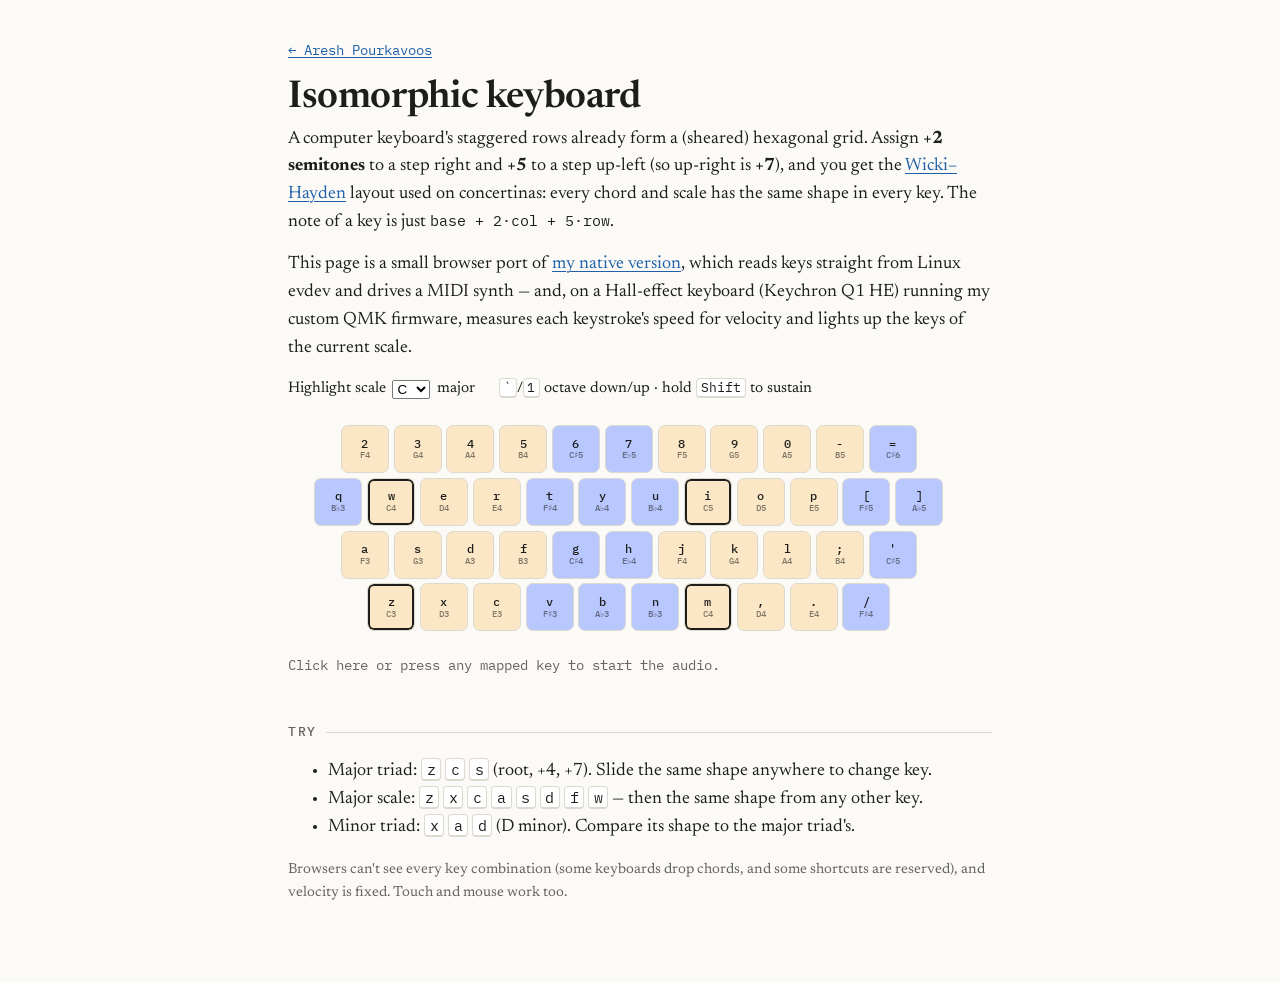
==== isomorphic/index.html @ 29977e59 "Rebuild site: research, projects, open source, demos Replace the placeholder with a full personal pa" ====
<!doctype html>
<html lang="en">
<head>
<meta charset="utf-8">
<meta name="viewport" content="width=device-width, initial-scale=1">
<title>Isomorphic keyboard</title>
<meta name="description" content="Play your computer keyboard as a Wicki-Hayden isomorphic instrument, in the browser.">
<link rel="stylesheet" href="../style.css">
<style>
  .board { --u: min(6.8vw, 48px); position: relative; margin: 1.5rem 0 1rem; user-select: none; -webkit-user-select: none; touch-action: none; }
  .row { display: flex; gap: calc(var(--u) * 0.1); margin-bottom: calc(var(--u) * 0.1); }
  .k {
    width: var(--u); height: var(--u); flex: none; border-radius: 7px; border: 1px solid var(--rule);
    display: grid; place-items: center; font: 500 calc(var(--u) * 0.24)/1.1 var(--mono); text-align: center;
    background: var(--chromatic); color: var(--ink); cursor: pointer; transition: transform 60ms, filter 60ms;
  }
  .k.diatonic { background: var(--diatonic); }
  .k.tonic { box-shadow: inset 0 0 0 2px var(--ink); }
  .k.hole { visibility: hidden; }
  .k small { display: block; opacity: 0.55; font-size: 0.8em; }
  .k.down { transform: translateY(2px); filter: brightness(0.8) saturate(1.4); }
  .controls { display: flex; flex-wrap: wrap; gap: 0.75rem 1.5rem; align-items: center; font-size: 0.95rem; }
  .controls label { display: inline-flex; gap: 0.4rem; align-items: center; }
  .status { font-family: var(--mono); font-size: 0.85rem; color: var(--muted); min-height: 1.3em; }
  :root { --diatonic: #fbe7c6; --chromatic: #b9c7ff; }
  @media (prefers-color-scheme: dark) { :root:not([data-theme="light"]) { --diatonic: #6b5a3c; --chromatic: #2f3a72; } }
  :root[data-theme="dark"] { --diatonic: #6b5a3c; --chromatic: #2f3a72; }
  .overflow { overflow-x: auto; padding-bottom: 0.5rem; }
</style>
</head>
<body>
<main class="page">
  <p class="crumb"><a href="../">← Aresh Pourkavoos</a></p>
  <h1>Isomorphic keyboard</h1>
  <p>
    A computer keyboard's staggered rows already form a (sheared) hexagonal grid.
    Assign <b>+2 semitones</b> to a step right and <b>+5</b> to a step up-left (so up-right is <b>+7</b>),
    and you get the <a href="https://en.wikipedia.org/wiki/Wicki%E2%80%93Hayden_note_layout">Wicki–Hayden</a> layout used on concertinas:
    every chord and scale has the same shape in every key.
    The note of a key is just <code>base + 2·col + 5·row</code>.
  </p>
  <p>
    This page is a small browser port of <a href="https://github.com/mathtician/isomorphic">my native version</a>,
    which reads keys straight from Linux evdev and drives a MIDI synth — and, on a Hall-effect keyboard
    (Keychron Q1 HE) running my custom QMK firmware, measures each keystroke's speed for velocity and lights up the keys of the current scale.
  </p>

  <div class="controls">
    <label>Highlight scale <select id="tonic"></select> major</label>
    <span><kbd>`</kbd>/<kbd>1</kbd> octave down/up · hold <kbd>Shift</kbd> to sustain</span>
  </div>
  <div class="overflow"><div class="board" id="board" aria-label="Isomorphic keyboard"></div></div>
  <p class="status" id="status">Click here or press any mapped key to start the audio.</p>

  <h2>Try</h2>
  <ul>
    <li>Major triad: <kbd>z</kbd> <kbd>c</kbd> <kbd>s</kbd> (root, +4, +7). Slide the same shape anywhere to change key.</li>
    <li>Major scale: <kbd>z</kbd> <kbd>x</kbd> <kbd>c</kbd> <kbd>a</kbd> <kbd>s</kbd> <kbd>d</kbd> <kbd>f</kbd> <kbd>w</kbd> — then the same shape from any other key.</li>
    <li>Minor triad: <kbd>x</kbd> <kbd>a</kbd> <kbd>d</kbd> (D minor). Compare its shape to the major triad's.</li>
  </ul>
  <p class="muted small">Browsers can't see every key combination (some keyboards drop chords, and some shortcuts are reserved), and velocity is fixed. Touch and mouse work too.</p>
</main>
<script>
(() => {
  // Rows bottom to top as [first column, keys], keyed by KeyboardEvent.code (physical position).
  const ROWS = [
    [0, ["KeyZ","KeyX","KeyC","KeyV","KeyB","KeyN","KeyM","Comma","Period","Slash"], "zxcvbnm,./"],
    [0, ["KeyA","KeyS","KeyD","KeyF","KeyG","KeyH","KeyJ","KeyK","KeyL","Semicolon","Quote"], "asdfghjkl;'"],
    [0, ["KeyQ","KeyW","KeyE","KeyR","KeyT","KeyY","KeyU","KeyI","KeyO","KeyP","BracketLeft","BracketRight"], "qwertyuiop[]"],
    [1, ["Digit2","Digit3","Digit4","Digit5","Digit6","Digit7","Digit8","Digit9","Digit0","Minus","Equal"], "234567890-="],
  ];
  const RIGHT = 2, UP_LEFT = 5, BASE = 48; // z = C3
  const NAMES = ["C","C♯","D","E♭","E","F","F♯","G","A♭","A","B♭","B"];
  const MAJOR = [0, 2, 4, 5, 7, 9, 11];

  const layout = new Map(); // code -> midi note (before octave shift)
  ROWS.forEach(([first, codes], row) => codes.forEach((code, i) => layout.set(code, BASE + RIGHT * (first + i) + UP_LEFT * row)));

  // ---- audio ----
  let ctx = null, master = null;
  function audio() {
    if (!ctx) {
      ctx = new (window.AudioContext || window.webkitAudioContext)();
      master = ctx.createDynamicsCompressor();
      const gain = ctx.createGain(); gain.gain.value = 0.5;
      master.connect(gain).connect(ctx.destination);
      status.textContent = "Audio on. Play!";
    }
    if (ctx.state === "suspended") ctx.resume();
    return ctx;
  }
  const hz = (n) => 440 * 2 ** ((n - 69) / 12);
  // A soft electric-piano-ish voice: two partials with exponential decay.
  function startVoice(note) {
    const c = audio(), t = c.currentTime, f = hz(note);
    const out = c.createGain();
    out.gain.setValueAtTime(0, t);
    out.gain.linearRampToValueAtTime(0.32, t + 0.006);
    out.gain.setTargetAtTime(0.0, t + 0.01, 1.6 * Math.max(0.35, 220 / f));
    const o1 = c.createOscillator(); o1.type = "sine"; o1.frequency.value = f;
    const o2 = c.createOscillator(); o2.type = "triangle"; o2.frequency.value = f * 2.001;
    const g2 = c.createGain(); g2.gain.setValueAtTime(0.18, t); g2.gain.setTargetAtTime(0, t, 0.25);
    o1.connect(out); o2.connect(g2).connect(out); out.connect(master);
    o1.start(t); o2.start(t);
    return { stop() {
      const now = c.currentTime;
      out.gain.cancelScheduledValues(now);
      out.gain.setValueAtTime(out.gain.value, now);
      out.gain.setTargetAtTime(0, now, 0.06);
      o1.stop(now + 0.5); o2.stop(now + 0.5);
    } };
  }

  // ---- player state (mirrors the native version) ----
  // A note sounds while at least one key that started it is held, or while
  // the sustain pedal is down after it was played.
  let octave = 0;
  const held = new Map();      // key id -> note it started
  const voices = new Map();    // note -> voice
  const sustained = new Set(); // notes released while the pedal was down
  const pedal = new Set();     // sustain keys down

  const sounding = (note) => [...held.values()].includes(note);
  function press(id, base) {
    if (held.has(id)) return;
    const note = base + 12 * octave;
    if (!sounding(note)) {
      voices.get(note)?.stop();
      voices.set(note, startVoice(note));
      sustained.delete(note);
    }
    held.set(id, note);
    paint();
  }
  function release(id) {
    if (!held.has(id)) return;
    const note = held.get(id);
    held.delete(id);
    if (!sounding(note)) {
      if (pedal.size) sustained.add(note);
      else { voices.get(note)?.stop(); voices.delete(note); }
    }
    paint();
  }
  function pedalChange(code, down) {
    if (down) pedal.add(code); else pedal.delete(code);
    if (!pedal.size) {
      for (const n of sustained) if (!sounding(n)) { voices.get(n)?.stop(); voices.delete(n); }
      sustained.clear();
    }
  }
  function releaseAll() { [...held.keys()].forEach(release); pedal.clear(); pedalChange(null, false); }
  function shift(d) {
    const next = octave + d;
    const notes = [...layout.values()].map((n) => n + 12 * next);
    if (Math.min(...notes) >= 12 && Math.max(...notes) <= 108) { octave = next; paint(); }
  }

  // ---- UI ----
  const board = document.getElementById("board");
  const status = document.getElementById("status");
  const tonicSel = document.getElementById("tonic");
  NAMES.forEach((n, i) => tonicSel.add(new Option(n, i)));
  const els = new Map();
  [...ROWS].reverse().forEach(([first, codes, labels], ri) => {
    const row = document.createElement("div");
    row.className = "row";
    row.style.marginLeft = `calc(var(--u) * ${0.55 * ri + 1.1 * first})`;
    codes.forEach((code, i) => {
      const k = document.createElement("div");
      k.className = "k";
      k.dataset.code = code;
      k.innerHTML = `<span>${labels[i]}<small></small></span>`;
      row.append(k);
      els.set(code, k);
    });
    board.append(row);
  });
  function paint() {
    const tonic = +tonicSel.value;
    for (const [code, k] of els) {
      const n = layout.get(code) + 12 * octave;
      const deg = (n - tonic + 120) % 12;
      k.classList.toggle("diatonic", MAJOR.includes(deg));
      k.classList.toggle("tonic", deg === 0);
      k.querySelector("small").textContent = NAMES[n % 12] + (Math.floor(n / 12) - 1);
      k.classList.toggle("down", held.has(code) || [...held.keys()].some((id) => id.startsWith("ptr:" + code + ":")));
    }
  }
  tonicSel.addEventListener("change", () => { paint(); tonicSel.blur(); });

  addEventListener("keydown", (e) => {
    if (e.ctrlKey || e.metaKey || e.altKey || e.target === tonicSel) return;
    if (e.code === "ShiftLeft" || e.code === "ShiftRight") { pedalChange(e.code, true); return; }
    if (e.repeat) { if (layout.has(e.code)) e.preventDefault(); return; }
    if (e.code === "Backquote") { shift(-1); e.preventDefault(); return; }
    if (e.code === "Digit1") { shift(+1); e.preventDefault(); return; }
    if (layout.has(e.code)) { e.preventDefault(); press(e.code, layout.get(e.code)); }
  });
  addEventListener("keyup", (e) => {
    if (e.code === "ShiftLeft" || e.code === "ShiftRight") { pedalChange(e.code, false); return; }
    release(e.code);
  });
  addEventListener("blur", releaseAll);
  document.addEventListener("visibilitychange", () => { if (document.hidden) releaseAll(); });

  // Pointer: each pointer holds at most one key; sliding moves it.
  const ptrKey = new Map();
  function ptrAt(e) {
    const el = document.elementFromPoint(e.clientX, e.clientY)?.closest(".k");
    const prev = ptrKey.get(e.pointerId);
    const code = el?.dataset.code;
    if (prev === code) return;
    if (prev) release("ptr:" + prev + ":" + e.pointerId);
    ptrKey.set(e.pointerId, code);
    if (code) press("ptr:" + code + ":" + e.pointerId, layout.get(code));
  }
  board.addEventListener("pointerdown", (e) => { audio(); board.setPointerCapture(e.pointerId); ptrAt(e); });
  board.addEventListener("pointermove", (e) => { if (ptrKey.has(e.pointerId)) ptrAt(e); });
  const ptrUp = (e) => { const p = ptrKey.get(e.pointerId); if (p) release("ptr:" + p + ":" + e.pointerId); ptrKey.delete(e.pointerId); };
  board.addEventListener("pointerup", ptrUp);
  board.addEventListener("pointercancel", ptrUp);
  document.addEventListener("click", () => audio(), { once: true });
  paint();
})();
</script>
</body>
</html>
---- style.css ----
@import url("https://fonts.googleapis.com/css2?family=Newsreader:ital,opsz,wght@0,6..72,400;0,6..72,600;1,6..72,400&family=IBM+Plex+Mono:wght@400;500&display=swap");

:root {
  --paper: #fbfaf6;
  --ink: #1d1d1b;
  --muted: #66645e;
  --rule: #dcd9cf;
  --card: #ffffff;
  --link: #1f5fa8;
  --sun: #fff080;
  --sky: #80e0ff;
  --grass: #80c080;
  --earth: #b0a080;
  --stone: #a0a0a0;
  --serif: "Newsreader", Georgia, "Times New Roman", serif;
  --mono: "IBM Plex Mono", ui-monospace, SFMono-Regular, Menlo, monospace;
  color-scheme: light;
}
@media (prefers-color-scheme: dark) {
  :root:not([data-theme="light"]) {
    --paper: #17181a; --ink: #e9e7e1; --muted: #a3a09a; --rule: #34363a; --card: #1e1f22; --link: #8cc4ff;
    color-scheme: dark;
  }
}
:root[data-theme="dark"] {
  --paper: #17181a; --ink: #e9e7e1; --muted: #a3a09a; --rule: #34363a; --card: #1e1f22; --link: #8cc4ff;
  color-scheme: dark;
}

* { box-sizing: border-box; }
html { -webkit-text-size-adjust: 100%; }
body {
  margin: 0; background: var(--paper); color: var(--ink);
  font: 400 1.125rem/1.55 var(--serif);
  font-optical-sizing: auto;
}
a { color: var(--link); text-decoration-thickness: 1px; text-underline-offset: 0.15em; }
a:hover { text-decoration-thickness: 2px; }
code, kbd, .mono { font-family: var(--mono); font-size: 0.85em; }
kbd { border: 1px solid var(--rule); border-bottom-width: 2px; border-radius: 4px; padding: 0 0.3em; background: var(--card); }
.page { max-width: 46rem; margin: 0 auto; padding: 2.5rem 16px 4rem; }
h1, h2, h3 { font-weight: 600; line-height: 1.2; }
h1 { font-size: 2.4rem; margin: 0 0 0.25rem; letter-spacing: -0.01em; }
h2 {
  font-size: 0.8rem; font-family: var(--mono); font-weight: 500; text-transform: uppercase; letter-spacing: 0.12em;
  color: var(--muted); margin: 3rem 0 1rem; display: flex; align-items: center; gap: 0.6rem;
}
h2::after { content: ""; flex: 1; border-top: 1px solid var(--rule); }
h3 { font-size: 1.2rem; margin: 0; }
p { margin: 0 0 0.9rem; }
.muted { color: var(--muted); }
.small { font-size: 0.9rem; }
.crumb { font-family: var(--mono); font-size: 0.85rem; }

/* header */
.hero { display: grid; grid-template-columns: 1fr 11rem; gap: 2rem; align-items: center; }
.hero .lede { font-size: 1.25rem; margin-top: 0.6rem; }
.links { display: flex; flex-wrap: wrap; gap: 0.4rem 1.1rem; font-family: var(--mono); font-size: 0.85rem; margin-top: 1rem; }
.tiling { text-align: center; margin: 0; }
.tiling svg { width: 100%; height: auto; display: block; overflow: visible; }
.tiling polygon { stroke: var(--paper); stroke-width: 0.35; stroke-linejoin: round; }
.flip-dots circle { fill: var(--ink); opacity: 0; cursor: pointer; transition: opacity 0.2s; }
.tiling:hover .flip-dots circle, .flip-dots circle:focus { opacity: 0.55; outline: none; }
.flip-dots circle:hover, .flip-dots circle:focus-visible { opacity: 0.9; }
.flip-dots { transition: opacity 0.15s; }
.tiling .caption { font-family: var(--mono); font-size: 0.7rem; color: var(--muted); margin-top: 0.4rem; line-height: 1.4; }
.tiling button { font: inherit; color: var(--link); background: none; border: 0; padding: 0; cursor: pointer; text-decoration: underline; }
@media (hover: none) { .flip-dots circle { opacity: 0.45; } }
@media (max-width: 600px) {
  .hero { grid-template-columns: 1fr; }
  .tiling { max-width: 12rem; margin: 0 auto; order: -1; }
  h1 { font-size: 2rem; }
}

/* entries */
.entry { margin: 0 0 1.75rem; }
.entry .head { display: flex; flex-wrap: wrap; justify-content: space-between; gap: 0 1rem; align-items: baseline; }
.entry .meta { font-family: var(--mono); font-size: 0.78rem; color: var(--muted); }
.entry .sub { color: var(--muted); font-style: italic; margin-bottom: 0.35rem; }
.entry ul { margin: 0.3rem 0 0; padding-left: 1.2rem; }
.entry li { margin-bottom: 0.25rem; }
.tags { display: flex; flex-wrap: wrap; gap: 0.35rem; margin-top: 0.5rem; }
.tag { font-family: var(--mono); font-size: 0.7rem; border: 1px solid var(--rule); border-radius: 999px; padding: 0.05rem 0.55rem; color: var(--muted); }
.actions { font-family: var(--mono); font-size: 0.8rem; margin-top: 0.45rem; display: flex; flex-wrap: wrap; gap: 0.3rem 1rem; }

/* section marker: a small rhombus in a tile color */
.entry h3::before {
  content: ""; display: inline-block; width: 0.6em; height: 0.6em; margin-right: 0.5em; vertical-align: 0.08em;
  background: var(--c, var(--sky)); transform: rotate(45deg) skew(15deg, 15deg);
}

.grid2 { display: grid; grid-template-columns: 1fr 1fr; gap: 0 2rem; }
@media (max-width: 600px) { .grid2 { grid-template-columns: 1fr; } }
table.results { border-collapse: collapse; font-size: 0.85rem; font-family: var(--mono); margin: 0.6rem 0; width: 100%; }
table.results th, table.results td { text-align: left; padding: 0.2rem 0.6rem 0.2rem 0; border-bottom: 1px solid var(--rule); }
table.results th { font-weight: 500; color: var(--muted); }
.table-wrap { overflow-x: auto; }
ul.compact { padding-left: 1.2rem; margin: 0; }
ul.compact li { margin-bottom: 0.45rem; }
footer { margin-top: 4rem; font-family: var(--mono); font-size: 0.75rem; color: var(--muted); }
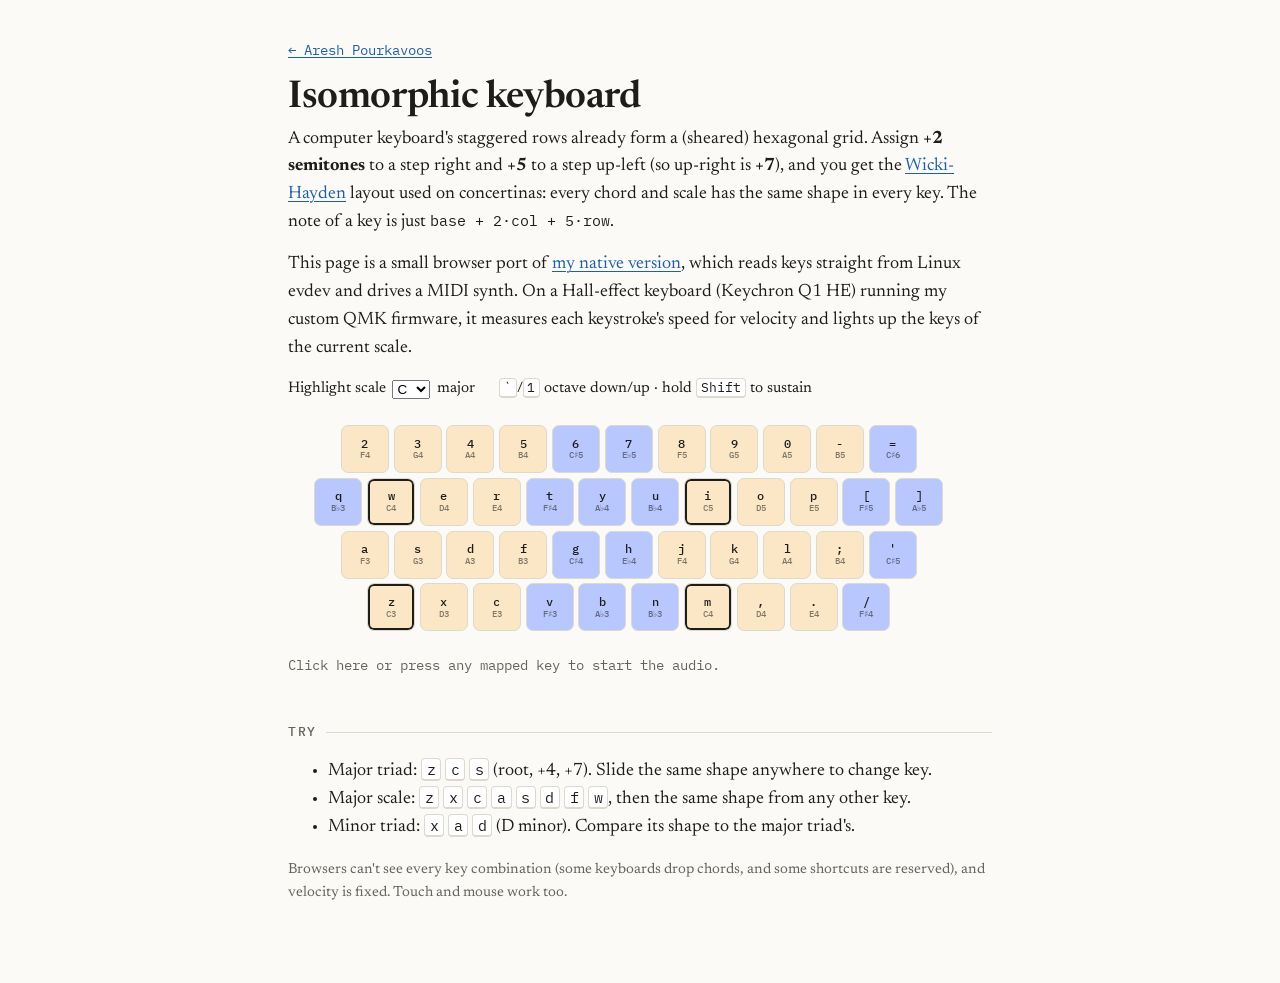
==== commit 1324b862: "Collapsible entries grouped by topic; rocq_llm_bench chart - Entries collapse to a headline and one-" ====
--- a/isomorphic/index.html
+++ b/isomorphic/index.html
@@ -35,14 +35,14 @@
   <p>
     A computer keyboard's staggered rows already form a (sheared) hexagonal grid.
     Assign <b>+2 semitones</b> to a step right and <b>+5</b> to a step up-left (so up-right is <b>+7</b>),
-    and you get the <a href="https://en.wikipedia.org/wiki/Wicki%E2%80%93Hayden_note_layout">Wicki–Hayden</a> layout used on concertinas:
+    and you get the <a href="https://en.wikipedia.org/wiki/Wicki%E2%80%93Hayden_note_layout">Wicki-Hayden</a> layout used on concertinas:
     every chord and scale has the same shape in every key.
     The note of a key is just <code>base + 2·col + 5·row</code>.
   </p>
   <p>
     This page is a small browser port of <a href="https://github.com/mathtician/isomorphic">my native version</a>,
-    which reads keys straight from Linux evdev and drives a MIDI synth — and, on a Hall-effect keyboard
-    (Keychron Q1 HE) running my custom QMK firmware, measures each keystroke's speed for velocity and lights up the keys of the current scale.
+    which reads keys straight from Linux evdev and drives a MIDI synth. On a Hall-effect keyboard
+    (Keychron Q1 HE) running my custom QMK firmware, it measures each keystroke's speed for velocity and lights up the keys of the current scale.
   </p>
 
   <div class="controls">
@@ -55,7 +55,7 @@
   <h2>Try</h2>
   <ul>
     <li>Major triad: <kbd>z</kbd> <kbd>c</kbd> <kbd>s</kbd> (root, +4, +7). Slide the same shape anywhere to change key.</li>
-    <li>Major scale: <kbd>z</kbd> <kbd>x</kbd> <kbd>c</kbd> <kbd>a</kbd> <kbd>s</kbd> <kbd>d</kbd> <kbd>f</kbd> <kbd>w</kbd> — then the same shape from any other key.</li>
+    <li>Major scale: <kbd>z</kbd> <kbd>x</kbd> <kbd>c</kbd> <kbd>a</kbd> <kbd>s</kbd> <kbd>d</kbd> <kbd>f</kbd> <kbd>w</kbd>, then the same shape from any other key.</li>
     <li>Minor triad: <kbd>x</kbd> <kbd>a</kbd> <kbd>d</kbd> (D minor). Compare its shape to the major triad's.</li>
   </ul>
   <p class="muted small">Browsers can't see every key combination (some keyboards drop chords, and some shortcuts are reserved), and velocity is fixed. Touch and mouse work too.</p>
--- a/style.css
+++ b/style.css
@@ -7,11 +7,11 @@
   --rule: #dcd9cf;
   --card: #ffffff;
   --link: #1f5fa8;
-  --sun: #fff080;
-  --sky: #80e0ff;
-  --grass: #80c080;
-  --earth: #b0a080;
-  --stone: #a0a0a0;
+  --sun: #ffe000;
+  --sky: #00c0ff;
+  --grass: #008000;
+  --earth: #604000;
+  --stone: #404040;
   --serif: "Newsreader", Georgia, "Times New Roman", serif;
   --mono: "IBM Plex Mono", ui-monospace, SFMono-Regular, Menlo, monospace;
   color-scheme: light;
@@ -59,35 +59,69 @@
 .tiling { text-align: center; margin: 0; }
 .tiling svg { width: 100%; height: auto; display: block; overflow: visible; }
 .tiling polygon { stroke: var(--paper); stroke-width: 0.35; stroke-linejoin: round; }
-.flip-dots circle { fill: var(--ink); opacity: 0; cursor: pointer; transition: opacity 0.2s; }
-.tiling:hover .flip-dots circle, .flip-dots circle:focus { opacity: 0.55; outline: none; }
-.flip-dots circle:hover, .flip-dots circle:focus-visible { opacity: 0.9; }
+.flip-dots circle { fill: #fff; stroke: #1d1d1b; stroke-width: 1.1; opacity: 0.85; cursor: pointer; transition: opacity 0.2s, r 0.15s; }
+.flip-dots circle:hover, .flip-dots circle:focus-visible { opacity: 1; r: 4.4; outline: none; }
 .flip-dots { transition: opacity 0.15s; }
 .tiling .caption { font-family: var(--mono); font-size: 0.7rem; color: var(--muted); margin-top: 0.4rem; line-height: 1.4; }
 .tiling button { font: inherit; color: var(--link); background: none; border: 0; padding: 0; cursor: pointer; text-decoration: underline; }
-@media (hover: none) { .flip-dots circle { opacity: 0.45; } }
 @media (max-width: 600px) {
   .hero { grid-template-columns: 1fr; }
   .tiling { max-width: 12rem; margin: 0 auto; order: -1; }
   h1 { font-size: 2rem; }
 }
 
-/* entries */
-.entry { margin: 0 0 1.75rem; }
-.entry .head { display: flex; flex-wrap: wrap; justify-content: space-between; gap: 0 1rem; align-items: baseline; }
-.entry .meta { font-family: var(--mono); font-size: 0.78rem; color: var(--muted); }
-.entry .sub { color: var(--muted); font-style: italic; margin-bottom: 0.35rem; }
-.entry ul { margin: 0.3rem 0 0; padding-left: 1.2rem; }
-.entry li { margin-bottom: 0.25rem; }
-.tags { display: flex; flex-wrap: wrap; gap: 0.35rem; margin-top: 0.5rem; }
-.tag { font-family: var(--mono); font-size: 0.7rem; border: 1px solid var(--rule); border-radius: 999px; padding: 0.05rem 0.55rem; color: var(--muted); }
-.actions { font-family: var(--mono); font-size: 0.8rem; margin-top: 0.45rem; display: flex; flex-wrap: wrap; gap: 0.3rem 1rem; }
-
-/* section marker: a small rhombus in a tile color */
-.entry h3::before {
-  content: ""; display: inline-block; width: 0.6em; height: 0.6em; margin-right: 0.5em; vertical-align: 0.08em;
+/* entries: a headline row and a one-line hook stay visible; details collapse */
+.hint { font-family: var(--mono); font-size: 0.78rem; color: var(--muted); margin: 2rem 0 -1.5rem; }
+.linkish { font: inherit; color: var(--link); background: none; border: 0; padding: 0; cursor: pointer; text-decoration: underline; }
+.entry { margin: 0 0 0.9rem; }
+.entry > summary { list-style: none; cursor: pointer; display: block; padding-left: 1.3rem; position: relative; }
+.entry > summary::-webkit-details-marker { display: none; }
+.entry > summary::before {
+  content: "+"; position: absolute; left: 0; top: 0.05rem; font-family: var(--mono); font-size: 0.95rem; color: var(--muted);
+}
+.entry[open] > summary::before { content: "−"; }
+.entry > summary:hover .title { text-decoration: underline; text-decoration-thickness: 1px; text-underline-offset: 0.2em; }
+.entry > summary:focus-visible { outline: 2px solid var(--link); outline-offset: 3px; border-radius: 2px; }
+.open-entry { padding-left: 1.3rem; margin-bottom: 1.6rem; }
+.head { display: flex; flex-wrap: wrap; justify-content: space-between; gap: 0 1rem; align-items: baseline; }
+.title { font-weight: 600; font-size: 1.12rem; }
+.title::before {
+  content: ""; display: inline-block; width: 0.55em; height: 0.55em; margin-right: 0.5em; vertical-align: 0.1em;
   background: var(--c, var(--sky)); transform: rotate(45deg) skew(15deg, 15deg);
 }
+.grid2 .title::before, .plain-list .title::before { display: none; }
+.meta { font-family: var(--mono); font-size: 0.75rem; color: var(--muted); }
+.hook { display: block; color: var(--muted); font-size: 1rem; margin-top: 0.1rem; }
+.hook b { color: var(--ink); }
+.body { padding: 0.5rem 0 0.4rem 1.3rem; border-left: 2px solid var(--rule); margin: 0.4rem 0 0.6rem 0.25rem; }
+.open-entry .body { margin-left: 0; }
+.sub { color: var(--muted); font-style: italic; margin-bottom: 0.35rem; }
+.body ul { margin: 0.3rem 0 0; padding-left: 1.2rem; }
+.body li { margin-bottom: 0.3rem; }
+.actions { font-family: var(--mono); font-size: 0.8rem; margin-top: 0.45rem; display: flex; flex-wrap: wrap; gap: 0.3rem 1rem; }
+details.more > summary { cursor: pointer; font-family: var(--mono); font-size: 0.8rem; color: var(--link); margin-top: 0.4rem; }
+.plain-list { padding-left: 1.3rem; }
+.plain-list p { margin: 0 0 0.6rem; }
+
+/* rocq_llm_bench chart */
+:root { --dot: #b9b6ac; --hl1: #c2410c; --hl2: #1d6fd1; --hl3: #15803d; }
+@media (prefers-color-scheme: dark) { :root:not([data-theme="light"]) { --dot: #55534e; --hl1: #fb923c; --hl2: #60a5fa; --hl3: #4ade80; } }
+:root[data-theme="dark"] { --dot: #55534e; --hl1: #fb923c; --hl2: #60a5fa; --hl3: #4ade80; }
+.rlb { margin: 0.8rem 0 0.4rem; }
+.rlb svg { width: 100%; height: auto; display: block; background: var(--card); border: 1px solid var(--rule); border-radius: 6px; }
+.rlb text { font-family: var(--mono); font-size: 10px; fill: var(--muted); }
+.rlb .gridline { stroke: var(--rule); stroke-dasharray: 2 4; }
+.rlb .axis, .rlb .tick { stroke: var(--rule); }
+.rlb .pt { cursor: default; }
+.rlb .pt:hover circle { stroke: var(--ink); stroke-width: 1.2; }
+.rlb figcaption { margin-top: 0.4rem; line-height: 1.4; }
+.chips { display: flex; flex-wrap: wrap; gap: 0.3rem; margin-top: 0.5rem; }
+.chip {
+  font-family: var(--mono); font-size: 0.7rem; border: 1px solid var(--rule); border-radius: 999px; padding: 0.1rem 0.55rem 0.1rem 0.4rem;
+  background: var(--card); color: var(--muted); cursor: pointer; display: inline-flex; gap: 0.35rem; align-items: center;
+}
+.chip[aria-pressed="true"] { color: var(--ink); border-color: var(--muted); }
+.chip .sw { width: 0.6rem; height: 0.6rem; border-radius: 50%; }
 
 .grid2 { display: grid; grid-template-columns: 1fr 1fr; gap: 0 2rem; }
 @media (max-width: 600px) { .grid2 { grid-template-columns: 1fr; } }
